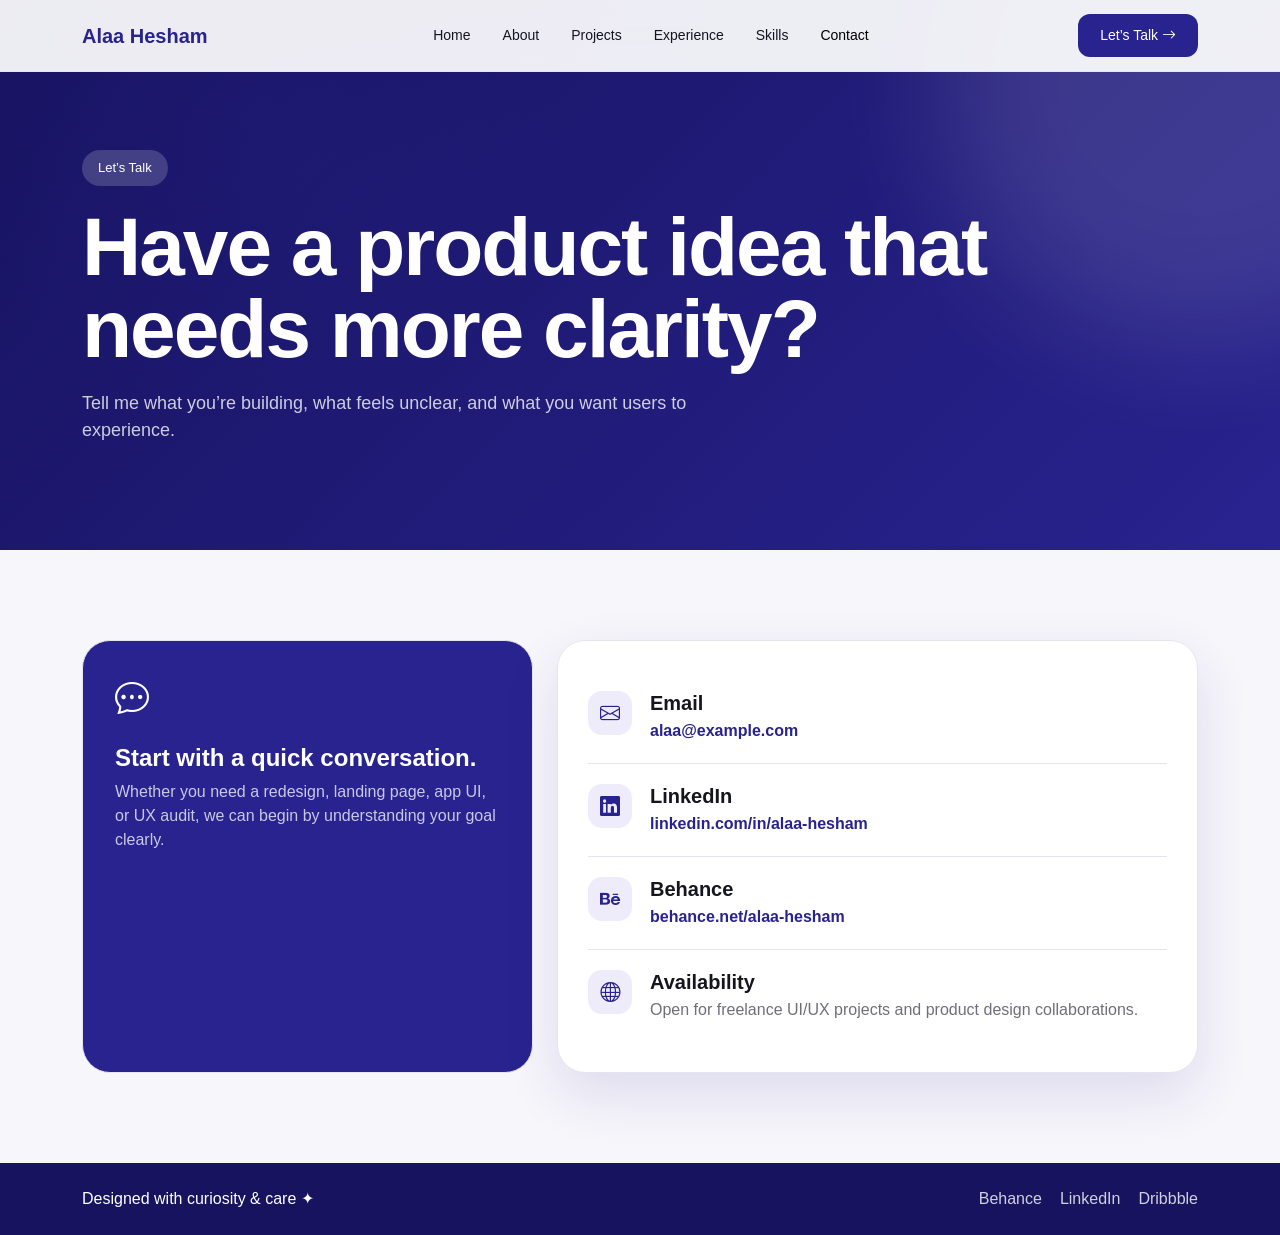
==== contact.html @ 0f03f901 "Add files via upload" ====
<!DOCTYPE html>
<html lang="en">
<head>
  <meta charset="UTF-8" />
  <meta name="viewport" content="width=device-width, initial-scale=1.0" />

  <title>Contact | Alaa Hesham</title>

  <!-- Bootstrap CSS -->
  <link href="https://cdn.jsdelivr.net/npm/bootstrap@5.3.3/dist/css/bootstrap.min.css" rel="stylesheet">

  <!-- Bootstrap Icons -->
  <link href="https://cdn.jsdelivr.net/npm/bootstrap-icons@1.11.3/font/bootstrap-icons.css" rel="stylesheet">

  <!-- Custom CSS -->
  <link rel="stylesheet" href="style.css">
</head>

<body>

  <!-- Navbar Component -->
  <nav class="navbar navbar-expand-lg fixed-top custom-navbar">
    <div class="container">
      <a class="navbar-brand fw-bold" href="index.html">Alaa Hesham</a>

      <button class="navbar-toggler" type="button" data-bs-toggle="collapse" data-bs-target="#mainNavbar">
        <span class="navbar-toggler-icon"></span>
      </button>

      <div class="collapse navbar-collapse" id="mainNavbar">
        <ul class="navbar-nav mx-auto mb-2 mb-lg-0 gap-lg-3">
          <li class="nav-item"><a class="nav-link" href="index.html">Home</a></li>
          <li class="nav-item"><a class="nav-link" href="about.html">About</a></li>
          <li class="nav-item"><a class="nav-link" href="projects.html">Projects</a></li>
          <li class="nav-item"><a class="nav-link" href="index.html#experience">Experience</a></li>
          <li class="nav-item"><a class="nav-link" href="index.html#skills">Skills</a></li>
          <li class="nav-item"><a class="nav-link active" href="contact.html">Contact</a></li>
        </ul>

        <a href="contact.html" class="btn btn-main btn-sm">
          Let’s Talk <i class="bi bi-arrow-right"></i>
        </a>
      </div>
    </div>
  </nav>

  <!-- Page Hero Component -->
  <section class="page-hero">
    <div class="container">
      <span class="section-badge animate-up">Let’s Talk</span>
      <h1 class="page-title animate-up delay-1">Have a product idea that needs more clarity?</h1>
      <p class="page-text animate-up delay-2">
        Tell me what you’re building, what feels unclear, and what you want users to experience.
      </p>
    </div>
  </section>

  <!-- Contact Cards Component -->
  <section class="section-padding bg-soft">
    <div class="container">
      <div class="row g-4">
        <div class="col-lg-5 fade-in">
          <div class="skill-card active h-100">
            <i class="bi bi-chat-dots"></i>
            <h4>Start with a quick conversation.</h4>
            <p>
              Whether you need a redesign, landing page, app UI, or UX audit,
              we can begin by understanding your goal clearly.
            </p>
          </div>
        </div>

        <div class="col-lg-7 fade-in">
          <div class="contact-card">
            <div class="contact-row">
              <i class="bi bi-envelope"></i>
              <div>
                <h5>Email</h5>
                <a href="mailto:alaa@example.com">alaa@example.com</a>
              </div>
            </div>

            <div class="contact-row">
              <i class="bi bi-linkedin"></i>
              <div>
                <h5>LinkedIn</h5>
                <a href="#">linkedin.com/in/alaa-hesham</a>
              </div>
            </div>

            <div class="contact-row">
              <i class="bi bi-behance"></i>
              <div>
                <h5>Behance</h5>
                <a href="#">behance.net/alaa-hesham</a>
              </div>
            </div>

            <div class="contact-row">
              <i class="bi bi-globe"></i>
              <div>
                <h5>Availability</h5>
                <p>Open for freelance UI/UX projects and product design collaborations.</p>
              </div>
            </div>
          </div>
        </div>
      </div>
    </div>
  </section>

  <!-- Footer Component -->
  <footer class="footer">
    <div class="container d-flex flex-column flex-md-row justify-content-between align-items-center gap-3">
      <p class="mb-0">Designed with curiosity & care ✦</p>

      <div class="footer-links">
        <a href="#">Behance</a>
        <a href="#">LinkedIn</a>
        <a href="#">Dribbble</a>
      </div>
    </div>
  </footer>

  <!-- Bootstrap JS -->
  <script src="https://cdn.jsdelivr.net/npm/bootstrap@5.3.3/dist/js/bootstrap.bundle.min.js"></script>

  <!-- Custom JS -->
  <script src="script.js"></script>
</body>
</html>
---- style.css ----
:root {
  --primary: #28238f;
  --primary-dark: #17135f;
  --light-bg: #f7f6fb;
  --card-bg: #ffffff;
  --soft-purple: #eeecfb;
  --text-dark: #15151f;
  --text-muted: #6f6f7a;
  --border: #e6e4ef;
  --radius-lg: 28px;
  --radius-md: 18px;
}

* {
  box-sizing: border-box;
}

html {
  scroll-behavior: smooth;
}

body {
  font-family: "Inter", "Segoe UI", sans-serif;
  color: var(--text-dark);
  background-color: #fff;
  overflow-x: hidden;
}

/* Navbar Component */
.custom-navbar {
  background: rgba(255, 255, 255, 0.92);
  backdrop-filter: blur(16px);
  border-bottom: 1px solid var(--border);
  padding: 14px 0;
}

.navbar-brand {
  color: var(--primary);
}

.nav-link {
  color: var(--text-dark);
  font-size: 14px;
  font-weight: 500;
}

.nav-link:hover,
.nav-link.active {
  color: var(--primary);
}

.btn-main {
  background-color: var(--primary);
  color: #fff;
  border-radius: 12px;
  padding: 11px 22px;
  border: none;
  font-weight: 500;
  transition: all 0.3s ease;
}

.btn-main:hover {
  background-color: var(--primary-dark);
  color: #fff;
  transform: translateY(-3px);
}

.btn-light-custom {
  background-color: #fff;
  color: var(--primary);
  border: 1px solid var(--border);
  border-radius: 12px;
  padding: 11px 11px;
  font-weight: 500;
  transition: all 0.3s ease;
}

.btn-light-custom:hover {
  background-color: var(--soft-purple);
  color: var(--primary);
  transform: translateY(-3px);
}

/* Hero Section Component */
.hero-section {
  padding: 110px 0 60px;
  background-color: var(--light-bg);
}

.hero-card {
  position: relative;
  min-height: 560px;
  background:
    linear-gradient(rgba(20, 20, 40, 0.28), rgba(20, 20, 40, 0.35)),
    url("images/hero-bg.jpg");
  background-size: cover;
  background-position: center;
  border-radius: var(--radius-lg);
  padding: 70px;
  color: #fff;
  overflow: hidden;
}

.hero-overlay {
  position: absolute;
  inset: 0;
  background:
    radial-gradient(circle at 20% 30%, rgba(255,255,255,0.12), transparent 35%),
    linear-gradient(90deg, rgba(23,19,95,0.55), rgba(40,35,143,0.15));
  z-index: 0;
}

.hero-card .row {
  z-index: 2;
}

.section-badge {
  display: inline-block;
  background-color: rgba(255, 255, 255, 0.18);
  color: #fff;
  padding: 8px 16px;
  border-radius: 999px;
  font-size: 13px;
  margin-bottom: 20px;
  backdrop-filter: blur(10px);
}

.hero-title {
  font-size: clamp(42px, 7vw, 72px);
  line-height: 0.95;
  font-weight: 700;
  max-width: 760px;
  letter-spacing: -2px;
}

.hero-text {
  max-width: 560px;
  color: rgba(255, 255, 255, 0.86);
  font-size: 17px;
  margin-top: 22px;
}

/* Focus Card Component */
.focus-card {
  background-color: rgba(255, 255, 255, 0.14);
  border: 1px solid rgba(255, 255, 255, 0.25);
  padding: 28px;
  border-radius: 26px;
  backdrop-filter: blur(18px);
  box-shadow: 0 30px 80px rgba(0, 0, 0, 0.18);
}

.focus-card h3 {
  font-weight: 800;
  margin-bottom: 12px;
}

.focus-card p {
  color: rgba(255, 255, 255, 0.82);
  margin-bottom: 18px;
}

.small-label {
  font-size: 12px;
  opacity: 0.85;
  margin-bottom: 10px;
}

.focus-tags {
  display: flex;
  flex-wrap: wrap;
  gap: 10px;
}

.focus-tags span {
  background-color: #fff;
  color: var(--primary);
  padding: 8px 12px;
  border-radius: 999px;
  font-size: 12px;
  font-weight: 700;
}

/* Quick Cards Component */
.mini-card {
  background-color: var(--card-bg);
  border-radius: 18px;
  padding: 18px;
  border: 1px solid var(--border);
  box-shadow: 0 10px 30px rgba(40, 35, 143, 0.07);
  height: 100%;
  transition: all 0.35s ease;
}

.mini-card:hover {
  transform: translateY(-8px);
  box-shadow: 0 18px 45px rgba(40, 35, 143, 0.13);
}

.mini-card i {
  color: var(--primary);
  font-size: 24px;
}

.mini-card p {
  margin: 10px 0 0;
  font-weight: 600;
  font-size: 14px;
}

/* General Sections */
.section-padding {
  padding: 90px 0;
}

.bg-soft {
  background-color: var(--light-bg);
}

.section-number {
  color: var(--primary);
  font-weight: 700;
  font-size: 14px;
  display: inline-block;
  margin-bottom: 14px;
}

.section-title {
  font-size: clamp(32px, 4vw, 54px);
  line-height: 1.08;
  font-weight: 800;
  letter-spacing: -1px;
  margin-bottom: 18px;
}

.section-text {
  color: var(--text-muted);
  font-size: 16px;
  max-width: 620px;
}

.section-header {
  display: flex;
  justify-content: space-between;
  align-items: end;
  gap: 40px;
}

/* Page Hero Component */
.page-hero {
  padding: 150px 0 90px;
  background:
    radial-gradient(circle at 20% 20%, rgba(40, 35, 143, 0.18), transparent 28%),
    linear-gradient(135deg, var(--primary-dark), var(--primary));
  color: #fff;
  position: relative;
  overflow: hidden;
}

.page-hero::after {
  content: "";
  position: absolute;
  right: -180px;
  top: -180px;
  width: 520px;
  height: 520px;
  border-radius: 50%;
  background: rgba(255,255,255,0.12);
  filter: blur(60px);
}

.page-title {
  font-size: clamp(42px, 7vw, 82px);
  font-weight: 800;
  line-height: 1;
  max-width: 950px;
  letter-spacing: -2px;
}

.page-text {
  max-width: 620px;
  color: rgba(255,255,255,0.78);
  font-size: 18px;
  margin-top: 20px;
}

/* About Section Component */
.stat-card {
  background-color: var(--soft-purple);
  padding: 24px;
  border-radius: 22px;
  height: 100%;
  transition: all 0.35s ease;
}

.stat-card:hover {
  transform: translateY(-6px);
}

.stat-card.active {
  background-color: var(--primary);
  color: #fff;
}

.stat-card h3 {
  font-weight: 800;
  margin-bottom: 8px;
}

.stat-card p {
  margin: 0;
  font-size: 14px;
  color: inherit;
  opacity: 0.8;
}

.about-image-card {
  position: relative;
  border-radius: var(--radius-lg);
  overflow: hidden;
  background-color: var(--soft-purple);
  min-height: 480px;
}

.about-image-card img {
  width: 100%;
  height: 100%;
  min-height: 480px;
  object-fit: cover;
  transition: transform 0.7s ease;
}

.about-image-card:hover img {
  transform: scale(1.05);
}

.floating-badge {
  position: absolute;
  left: 30px;
  bottom: 30px;
  background-color: var(--primary);
  color: #fff;
  padding: 14px 18px;
  border-radius: 999px;
  display: flex;
  gap: 10px;
  align-items: center;
  font-weight: 600;
}

/* Projects Section Component */
.project-card {
  background-color: #fff;
  border-radius: var(--radius-lg);
  overflow: hidden;
  border: 1px solid var(--border);
  box-shadow: 0 18px 45px rgba(40, 35, 143, 0.08);
  height: 100%;
  transition: all 0.45s ease;
}

.project-card:hover {
  transform: translateY(-12px) scale(1.01);
  box-shadow: 0 30px 70px rgba(40, 35, 143, 0.16);
}

.project-card img {
  width: 100%;
  height: 320px;
  object-fit: cover;
  object-position: center;
  display: block;
  transition: transform 0.7s ease;
}

.project-card:hover img {
  transform: scale(1.06);
}

.project-content {
  padding: 28px;
}

.project-content span {
  color: var(--primary);
  font-size: 13px;
  font-weight: 700;
}

.project-content h3 {
  margin-top: 8px;
  font-weight: 800;
}

.project-content p {
  color: var(--text-muted);
  font-size: 15px;
}

.project-content a {
  color: var(--primary);
  font-weight: 700;
  text-decoration: none;
}

/* Experience Section Component */
.timeline {
  position: relative;
  max-width: 820px;
  margin: auto;
}

.timeline::before {
  content: "";
  position: absolute;
  left: 22px;
  top: 0;
  bottom: 0;
  width: 2px;
  background-color: var(--border);
}

.timeline-item {
  position: relative;
  padding-left: 70px;
  margin-bottom: 34px;
}

.timeline-dot {
  position: absolute;
  left: 8px;
  top: 18px;
  width: 30px;
  height: 30px;
  background-color: var(--primary);
  border-radius: 50%;
  border: 6px solid var(--soft-purple);
}

.timeline-card {
  background-color: var(--card-bg);
  border: 1px solid var(--border);
  padding: 26px;
  border-radius: 22px;
  transition: all 0.35s ease;
}

.timeline-card:hover {
  transform: translateX(8px);
  box-shadow: 0 20px 50px rgba(40, 35, 143, 0.1);
}

.timeline-card h4 {
  font-weight: 800;
  margin-bottom: 4px;
}

.timeline-card span {
  color: var(--primary);
  font-size: 13px;
  font-weight: 700;
  display: inline-block;
  margin-bottom: 12px;
}

.timeline-card p {
  color: var(--text-muted);
  margin-bottom: 0;
}

/* Skills Section Component */
.skill-card {
  background-color: #fff;
  padding: 32px;
  border-radius: var(--radius-lg);
  border: 1px solid var(--border);
  height: 100%;
  transition: all 0.35s ease;
}

.skill-card:hover {
  transform: translateY(-8px);
  box-shadow: 0 22px 55px rgba(40, 35, 143, 0.12);
}

.skill-card.active {
  background-color: var(--primary);
  color: #fff;
}

.skill-card i {
  font-size: 34px;
  margin-bottom: 20px;
  display: inline-block;
}

.skill-card h4 {
  font-weight: 800;
}

.skill-card p {
  color: inherit;
  opacity: 0.75;
  margin-bottom: 0;
}

/* Services Section Component */
.service-card {
  display: flex;
  gap: 22px;
  background-color: var(--soft-purple);
  border-radius: 22px;
  padding: 28px;
  height: 100%;
  transition: all 0.35s ease;
}

.service-card:hover {
  transform: translateY(-8px);
}

.service-card.active {
  background-color: var(--primary);
  color: #fff;
}

.service-card i {
  font-size: 34px;
}

.service-card h4 {
  font-weight: 800;
}

.service-card p {
  margin-bottom: 0;
  color: inherit;
  opacity: 0.78;
}

/* Inspiration Section Component */
.inspiration-card {
  background-color: #fff;
  padding: 14px;
  border-radius: 24px;
  border: 1px solid var(--border);
  height: 100%;
  overflow: hidden;
  transition: all 0.35s ease;
}

.inspiration-card:hover {
  transform: translateY(-8px);
  box-shadow: 0 22px 55px rgba(40, 35, 143, 0.12);
}

.inspiration-card img {
  width: 100%;
  height: 340px;
  object-fit: cover;
  object-position: center;
  border-radius: 18px;
  transition: transform 0.7s ease;
}

.inspiration-card:hover img {
  transform: scale(1.07);
}

.inspiration-card p {
  font-weight: 800;
  margin: 16px 6px 6px;
}

/* Accordion Component */
.custom-accordion {
  max-width: 850px;
  margin: auto;
}

.accordion-item {
  border: 1px solid var(--border);
  border-radius: 18px !important;
  overflow: hidden;
  margin-bottom: 14px;
}

.accordion-button {
  font-weight: 800;
  padding: 22px;
}

.accordion-button:not(.collapsed) {
  background-color: var(--primary);
  color: #fff;
}

.accordion-button:focus {
  box-shadow: none;
}

/* Contact Section Component */
.contact-section {
  background:
    radial-gradient(circle at 20% 20%, rgba(255,255,255,0.16), transparent 28%),
    linear-gradient(135deg, var(--primary), var(--primary-dark));
  color: #fff;
  padding: 90px 0;
  border-radius: 40px 40px 0 0;
}

.contact-section h2 {
  font-size: clamp(34px, 5vw, 64px);
  font-weight: 800;
  max-width: 820px;
  margin: auto;
  line-height: 1.08;
}

.contact-section p {
  max-width: 560px;
  margin: 22px auto 0;
  color: rgba(255, 255, 255, 0.78);
}

.contact-card {
  background-color: #fff;
  border-radius: var(--radius-lg);
  padding: 30px;
  border: 1px solid var(--border);
  box-shadow: 0 22px 55px rgba(40, 35, 143, 0.12);
}

.contact-row {
  display: flex;
  gap: 18px;
  padding: 20px 0;
  border-bottom: 1px solid var(--border);
}

.contact-row:last-child {
  border-bottom: none;
}

.contact-row i {
  width: 44px;
  height: 44px;
  background-color: var(--soft-purple);
  color: var(--primary);
  border-radius: 14px;
  display: grid;
  place-items: center;
  font-size: 20px;
}

.contact-row h5 {
  font-weight: 800;
  margin-bottom: 4px;
}

.contact-row a {
  color: var(--primary);
  text-decoration: none;
  font-weight: 600;
}

.contact-row p {
  color: var(--text-muted);
  margin: 0;
}

/* Footer Component */
.footer {
  background-color: var(--primary-dark);
  color: #fff;
  padding: 24px 0;
}

.footer-links {
  display: flex;
  gap: 18px;
}

.footer-links a {
  color: #fff;
  text-decoration: none;
  opacity: 0.8;
}

.footer-links a:hover {
  opacity: 1;
}

/* Animation Component */
.fade-in {
  opacity: 0;
  transform: translateY(45px);
  transition: all 0.85s ease;
}

.fade-in.show {
  opacity: 1;
  transform: translateY(0);
}

.animate-up {
  opacity: 0;
  transform: translateY(28px);
  animation: moveUp 0.9s ease forwards;
}

.delay-1 {
  animation-delay: 0.15s;
}

.delay-2 {
  animation-delay: 0.3s;
}

.delay-3 {
  animation-delay: 0.45s;
}

@keyframes moveUp {
  to {
    opacity: 1;
    transform: translateY(0);
  }
}

.animate-float {
  animation: floating 4s ease-in-out infinite;
}

@keyframes floating {
  0%, 100% {
    transform: translateY(0);
  }

  50% {
    transform: translateY(-14px);
  }
}

/* Responsive Design */
@media (max-width: 991px) {
  .hero-card {
    padding: 40px;
  }

  .section-header {
    flex-direction: column;
    align-items: start;
  }

  .inspiration-card img {
    height: 300px;
  }
}

@media (max-width: 576px) {
  .hero-card {
    padding: 28px;
    min-height: auto;
  }

  .section-padding {
    padding: 65px 0;
  }

  .project-card img {
    height: 230px;
  }

  .inspiration-card img {
    height: 240px;
  }

  .page-hero {
    padding: 130px 0 70px;
  }
}
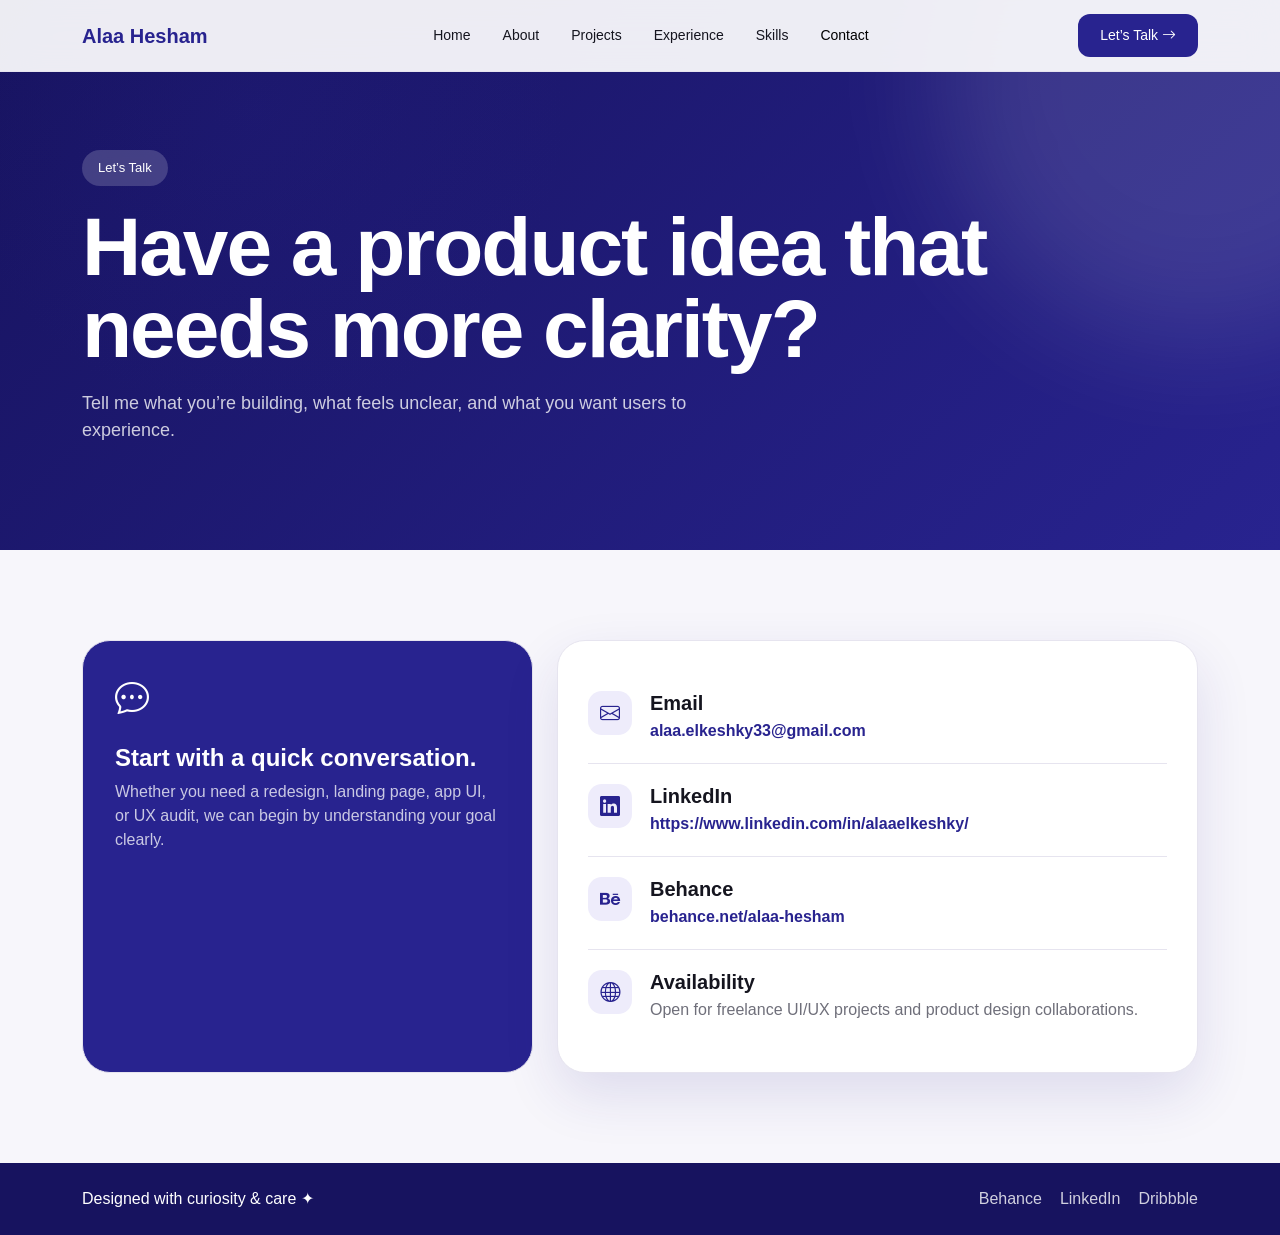
==== commit c77300d7: "Update contact.html" ====
--- a/contact.html
+++ b/contact.html
@@ -76,7 +76,7 @@
               <i class="bi bi-envelope"></i>
               <div>
                 <h5>Email</h5>
-                <a href="mailto:alaa@example.com">alaa@example.com</a>
+                <a href="mailto:alaa@example.com">alaa.elkeshky33@gmail.com</a>
               </div>
             </div>
 
@@ -84,7 +84,7 @@
               <i class="bi bi-linkedin"></i>
               <div>
                 <h5>LinkedIn</h5>
-                <a href="#">linkedin.com/in/alaa-hesham</a>
+                <a href="https://www.linkedin.com/in/alaaelkeshky/">https://www.linkedin.com/in/alaaelkeshky/</a>
               </div>
             </div>
 
@@ -92,7 +92,7 @@
               <i class="bi bi-behance"></i>
               <div>
                 <h5>Behance</h5>
-                <a href="#">behance.net/alaa-hesham</a>
+                <a href="https://www.behance.net/alaaelkeshky">behance.net/alaa-hesham</a>
               </div>
             </div>
 
@@ -115,8 +115,8 @@
       <p class="mb-0">Designed with curiosity & care ✦</p>
 
       <div class="footer-links">
-        <a href="#">Behance</a>
-        <a href="#">LinkedIn</a>
+        <a href="https://www.behance.net/alaaelkeshky">Behance</a>
+        <a href="https://www.linkedin.com/in/alaaelkeshky/">LinkedIn</a>
         <a href="#">Dribbble</a>
       </div>
     </div>
@@ -128,4 +128,4 @@
   <!-- Custom JS -->
   <script src="script.js"></script>
 </body>
-</html>+</html>
